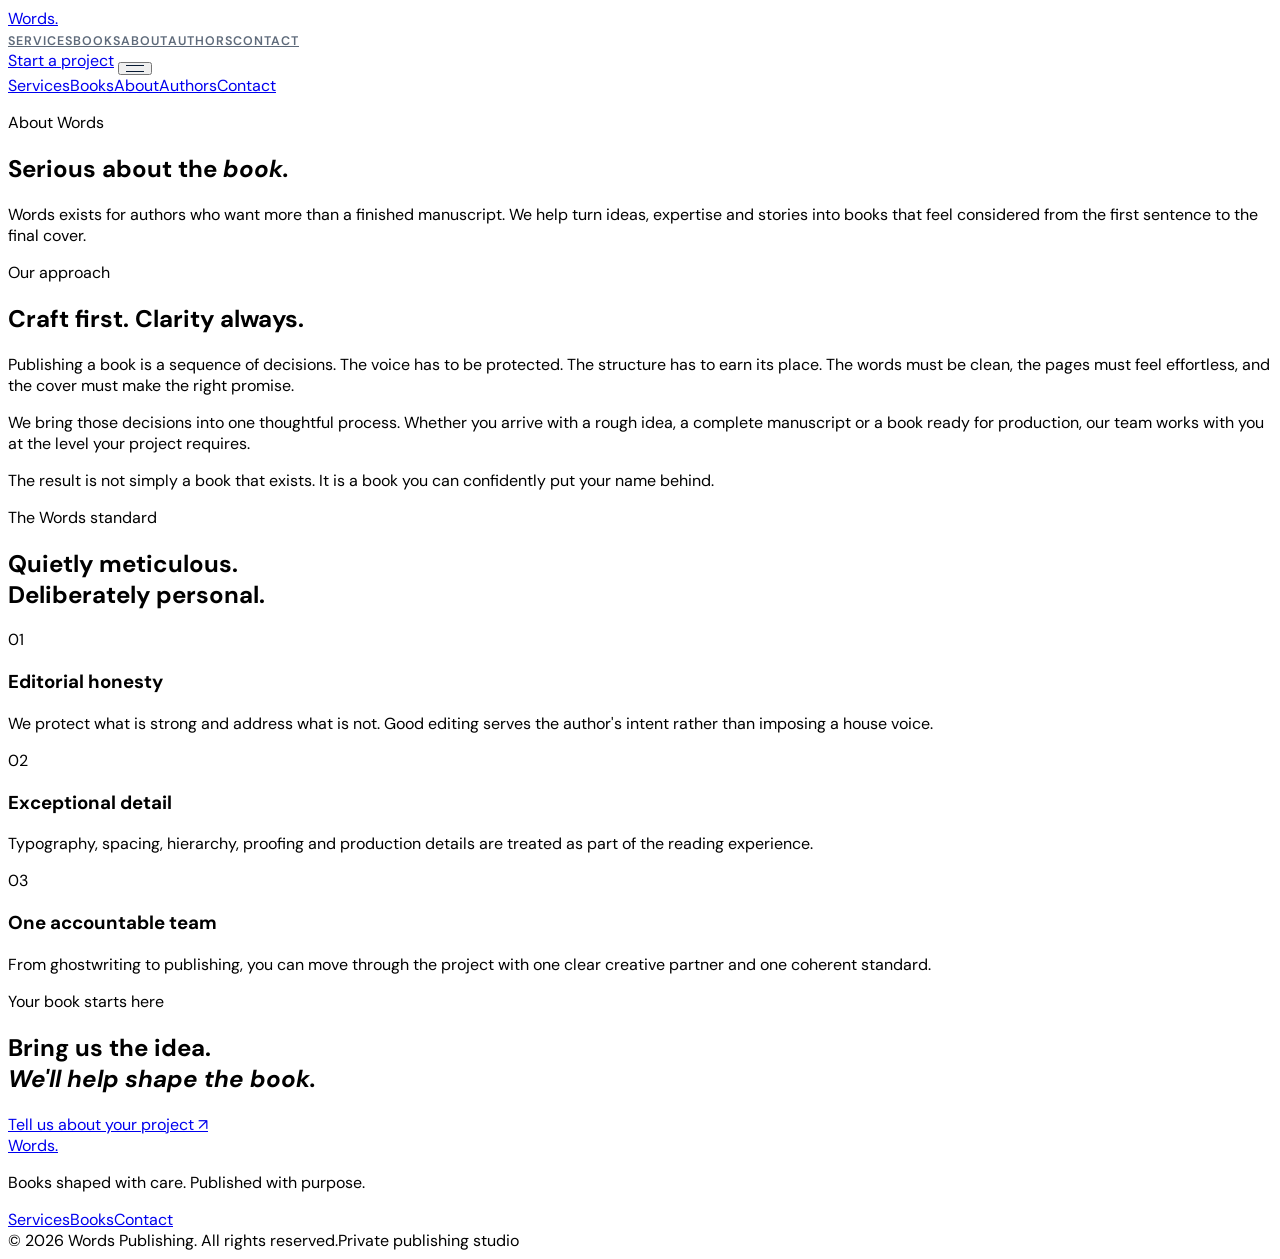
==== about.html @ 24111b17 "Add about page" ====
<!doctype html>
<html lang="en">
<head>
  <meta charset="UTF-8">
  <meta name="viewport" content="width=device-width, initial-scale=1.0">
  <meta name="description" content="Meet Words, a considered book publishing studio helping authors shape manuscripts into finished books.">
  <meta name="theme-color" content="#071A33">
  <title>About — Words</title>
  <link rel="preconnect" href="https://fonts.googleapis.com"><link rel="preconnect" href="https://fonts.gstatic.com" crossorigin>
  <link href="https://fonts.googleapis.com/css2?family=DM+Sans:wght@400;500;600&family=Playfair+Display:ital,wght@400;500;600;700&display=swap" rel="stylesheet">
  <link rel="stylesheet" href="style.css">
</head>
<body class="bg-paper text-ink antialiased">
<a class="skip-link" href="#main">Skip to content</a>
<header id="site-header" class="site-header"><nav class="site-nav" aria-label="Main navigation">
  <a href="index.html" class="brand">Words<span>.</span></a>
  <div class="desktop-nav"><a class="nav-link" href="services.html">Services</a><a class="nav-link" href="books.html">Books</a><a class="nav-link" href="about.html">About</a><a class="nav-link" href="authors.html">Authors</a><a class="nav-link" href="contact.html">Contact</a></div>
  <a href="contact.html" class="nav-cta">Start a project</a>
  <button id="menu-button" class="menu-button" aria-expanded="false" aria-controls="mobile-menu" aria-label="Open menu"><span class="menu-icon"><i></i><i></i></span></button>
</nav>
<div id="mobile-menu" class="mobile-menu hidden"><a href="services.html">Services</a><a href="books.html">Books</a><a href="about.html">About</a><a href="authors.html">Authors</a><a href="contact.html">Contact</a></div></header>
<main id="main">
<section class="page-hero"><div class="shell narrow"><p class="eyebrow reveal" data-reveal>About Words</p><h1 class="display reveal" data-reveal data-delay="80">Serious about the <em>book.</em></h1><p class="lead reveal" data-reveal data-delay="160">Words exists for authors who want more than a finished manuscript. We help turn ideas, expertise and stories into books that feel considered from the first sentence to the final cover.</p></div></section>
<section class="section white"><div class="shell split-section"><div class="reveal" data-reveal><p class="eyebrow">Our approach</p><h2 class="section-title">Craft first. Clarity always.</h2></div><div class="prose reveal" data-reveal data-delay="100"><p>Publishing a book is a sequence of decisions. The voice has to be protected. The structure has to earn its place. The words must be clean, the pages must feel effortless, and the cover must make the right promise.</p><p>We bring those decisions into one thoughtful process. Whether you arrive with a rough idea, a complete manuscript or a book ready for production, our team works with you at the level your project requires.</p><p>The result is not simply a book that exists. It is a book you can confidently put your name behind.</p></div></div></section>
<section class="section ink-section"><div class="shell"><div class="section-heading reveal" data-reveal><p class="eyebrow gold">The Words standard</p><h2 class="section-title light">Quietly meticulous.<br>Deliberately personal.</h2></div><div class="principles"><article class="principle reveal" data-reveal><span>01</span><h3>Editorial honesty</h3><p>We protect what is strong and address what is not. Good editing serves the author's intent rather than imposing a house voice.</p></article><article class="principle reveal" data-reveal data-delay="80"><span>02</span><h3>Exceptional detail</h3><p>Typography, spacing, hierarchy, proofing and production details are treated as part of the reading experience.</p></article><article class="principle reveal" data-reveal data-delay="160"><span>03</span><h3>One accountable team</h3><p>From ghostwriting to publishing, you can move through the project with one clear creative partner and one coherent standard.</p></article></div></div></section>
<section class="section"><div class="shell callout reveal" data-reveal><p class="eyebrow">Your book starts here</p><h2 class="display small-display">Bring us the idea.<br><em>We'll help shape the book.</em></h2><a class="text-link" href="contact.html">Tell us about your project <span>↗</span></a></div></section>
</main>
<footer class="site-footer"><div class="shell footer-top"><a href="index.html" class="brand light-brand">Words<span>.</span></a><p>Books shaped with care. Published with purpose.</p><div class="footer-links"><a href="services.html">Services</a><a href="books.html">Books</a><a href="contact.html">Contact</a></div></div><div class="shell footer-bottom"><span>© 2026 Words Publishing. All rights reserved.</span><span>Private publishing studio</span></div></footer>
<script src="script.js"></script>
</body></html>
---- style.css ----
:root{--ink:#071A33;--blue:#123F7A;--paper:#F8F6F1;--line:#D9E1EA;--gold:#B8955A}
html{scroll-behavior:smooth}body{overflow-x:hidden;font-family:"DM Sans",sans-serif}::selection{background:var(--gold);color:#fff}
.skip-link{position:fixed;left:1rem;top:1rem;z-index:100;transform:translateY(-200%);background:var(--ink);color:#fff;padding:.7rem 1rem;border-radius:999px}.skip-link:focus{transform:translateY(0)}
#site-header.is-scrolled{background:rgba(248,246,241,.88);box-shadow:0 1px 0 rgba(7,26,51,.08);backdrop-filter:blur(18px)}
.nav-link{position:relative;font-size:.78rem;font-weight:600;letter-spacing:.08em;text-transform:uppercase;color:rgba(7,26,51,.65);transition:color .25s}.nav-link:hover{color:var(--ink)}.nav-link:after{content:"";position:absolute;left:0;bottom:-.45rem;width:100%;height:1px;background:var(--gold);transform:scaleX(0);transform-origin:right;transition:transform .3s}.nav-link:hover:after{transform:scaleX(1);transform-origin:left}
.menu-icon{display:grid;gap:5px}.menu-icon i{display:block;width:18px;height:1px;background:var(--ink);transition:transform .3s}.is-open .menu-icon i:first-child{transform:translateY(3px) rotate(45deg)}.is-open .menu-icon i:last-child{transform:translateY(-3px) rotate(-45deg)}
.hero-section{isolation:isolate}.hero-wash{background:radial-gradient(circle at 76% 48%,rgba(18,63,122,.08),transparent 31%),linear-gradient(120deg,rgba(255,255,255,.2),transparent 55%)}.hero-grid{background-image:linear-gradient(rgba(18,63,122,.065) 1px,transparent 1px),linear-gradient(90deg,rgba(18,63,122,.065) 1px,transparent 1px);background-size:90px 90px;mask-image:linear-gradient(to bottom,#000,transparent 82%)}.hero-glow{animation:floatGlow 11s ease-in-out infinite}@keyframes floatGlow{0%,100%{transform:translate(0,0) scale(1)}50%{transform:translate(-30px,28px) scale(1.08)}}
.hero-title{font-kerning:normal;text-wrap:balance}.hero-word{display:block;animation:heroWordIn 1s cubic-bezier(.16,1,.3,1) both}.hero-word-accent{margin-left:clamp(0rem,1.8vw,2rem);color:var(--blue);animation-delay:.08s}.hero-intro{letter-spacing:-.01em}.hero-cta{transition:transform .35s cubic-bezier(.2,.7,.2,1)}.hero-cta:hover{transform:translateX(4px)}
.reveal{opacity:0;transform:translateY(28px);transition:opacity .9s cubic-bezier(.2,.7,.2,1),transform .9s cubic-bezier(.2,.7,.2,1);transition-delay:var(--reveal-delay,0ms)}.reveal.is-visible{opacity:1;transform:translateY(0)}@keyframes heroWordIn{from{opacity:0;transform:translateY(34px);filter:blur(7px)}to{opacity:1;transform:translateY(0);filter:blur(0)}}
.hero-book-orbit{position:absolute;width:min(42vw,520px);aspect-ratio:1;border:1px solid rgba(18,63,122,.12);border-radius:50%;transform:rotate(-17deg);animation:orbitFloat 14s ease-in-out infinite}.hero-book-orbit:before,.hero-book-orbit:after{content:"";position:absolute;border-radius:50%;background:var(--gold)}.hero-book-orbit:before{width:5px;height:5px;top:8%;left:20%;box-shadow:0 0 0 5px rgba(184,149,90,.08)}.hero-book-orbit:after{width:4px;height:4px;right:13%;bottom:20%;opacity:.6}@keyframes orbitFloat{0%,100%{transform:rotate(-17deg) translateY(0)}50%{transform:rotate(-12deg) translateY(-12px)}}
.book-stage{position:relative;width:min(58vw,390px);aspect-ratio:.69;perspective:1400px;animation:bookFloat 7s ease-in-out infinite;--book-tilt-x:0deg;--book-tilt-y:0deg}.book-shadow{position:absolute;width:82%;height:12%;bottom:-7%;left:9%;border-radius:50%;background:rgba(7,26,51,.22);filter:blur(24px);transform:rotate(-8deg);animation:shadowBreathe 7s ease-in-out infinite}@keyframes shadowBreathe{50%{transform:rotate(-8deg) scale(.9);opacity:.7}}@keyframes bookFloat{0%,100%{transform:translateY(0) rotate(0)}50%{transform:translateY(-10px) rotate(.5deg)}}
.book-back{position:absolute;inset:3% -2% -1% 5%;border-radius:2px 8px 8px 2px;background:#0a2442;box-shadow:18px 22px 40px rgba(7,26,51,.16);transform:rotate(7deg) translateZ(-25px)}
.book-cover{position:relative;height:100%;display:flex;flex-direction:column;justify-content:space-between;padding:2.35rem 2.3rem 2rem;border-radius:2px 8px 8px 2px;background:linear-gradient(135deg,#174f91 0%,#0b2b53 58%,#071a33 100%);box-shadow:-9px 22px 44px rgba(7,26,51,.22),inset 5px 0 0 rgba(255,255,255,.07),inset -1px 0 rgba(255,255,255,.12);transform:rotate(5deg) rotateY(-9deg) rotateX(var(--book-tilt-x)) rotateY(calc(-9deg + var(--book-tilt-y)));transform-style:preserve-3d;transition:transform .8s cubic-bezier(.2,.7,.2,1),box-shadow .8s;will-change:transform}.book-stage:hover .book-cover{box-shadow:-12px 28px 55px rgba(7,26,51,.28),inset 5px 0 0 rgba(255,255,255,.08),inset -1px 0 rgba(255,255,255,.16)}.book-spine{position:absolute;inset:0 auto 0 0;width:7px;background:linear-gradient(90deg,rgba(255,255,255,.12),transparent);opacity:.8}.book-cover-top{display:flex;align-items:center;justify-content:space-between}.book-mark{width:38px;height:38px;display:flex;align-items:center;justify-content:center;border:1px solid rgba(184,149,90,.7);border-radius:50%;color:var(--gold);font-family:"Playfair Display",serif}.book-edition{font-size:8px;letter-spacing:.28em;text-transform:uppercase;color:rgba(255,255,255,.5)}.book-cover-title{position:relative;z-index:2}.book-overline{display:block;margin-bottom:1.2rem;font-size:8px;letter-spacing:.3em;text-transform:uppercase;color:rgba(255,255,255,.48)}.book-cover-title h2{font:500 clamp(2.2rem,5vw,3.55rem)/.9 "Playfair Display",serif;letter-spacing:-.045em;color:#fff}.book-cover-title h2 i{font-weight:400;color:#d9c69f}.book-cover-bottom{display:flex;align-items:center;justify-content:space-between;border-top:1px solid rgba(255,255,255,.14);padding-top:1rem;font-size:8px;letter-spacing:.2em;text-transform:uppercase;color:rgba(255,255,255,.45)}.book-glyph{font:500 1.1rem "Playfair Display",serif;color:var(--gold)}.book-sheen{position:absolute;inset:-20% 30% -20% -50%;background:linear-gradient(105deg,transparent 35%,rgba(255,255,255,.09) 50%,transparent 65%);transform:translateX(-20%);animation:sheen 8s ease-in-out infinite;pointer-events:none}@keyframes sheen{0%,55%{transform:translateX(-35%)}75%,100%{transform:translateX(130%)}}
.book-caption{position:absolute;bottom:-2.2rem;right:0;display:flex;align-items:center;gap:.7rem;font-size:9px;letter-spacing:.2em;text-transform:uppercase;color:rgba(7,26,51,.45)}.book-caption-line{width:34px;height:1px;background:var(--gold)}
.arrow-circle{display:inline-flex;align-items:center;justify-content:center;width:40px;height:40px;border:1px solid rgba(7,26,51,.2);border-radius:50%;transition:transform .4s,background .4s,color .4s}.group:hover .arrow-circle,.hero-cta:hover .arrow-circle{transform:rotate(-45deg);background:var(--ink);color:#fff}.scroll-line{display:inline-block;width:1px;height:38px;background:linear-gradient(var(--gold),rgba(7,26,51,.12));animation:scrollPulse 2.2s ease-in-out infinite}@keyframes scrollPulse{50%{transform:scaleY(.55);transform-origin:top;opacity:.5}}
.catalogue-cover{position:relative;display:flex;flex-direction:column;justify-content:space-between;aspect-ratio:.73;padding:2rem;overflow:hidden;color:#fff;box-shadow:0 18px 35px rgba(7,26,51,.13);transition:transform .5s cubic-bezier(.2,.7,.2,1),box-shadow .5s}.book-card:hover .catalogue-cover{transform:translateY(-8px) rotate(-1deg);box-shadow:0 25px 50px rgba(7,26,51,.18)}.catalogue-cover span{font:500 1rem "Playfair Display",serif;color:var(--gold)}.catalogue-cover strong{font:600 clamp(2.1rem,5vw,3.2rem)/.88 "Playfair Display",serif;letter-spacing:-.04em}.catalogue-cover small{font-size:.58rem;text-transform:uppercase;letter-spacing:.2em;color:rgba(255,255,255,.55)}.cover-one{background:linear-gradient(145deg,#2c5f9a,#0c2a50)}.cover-two{background:linear-gradient(145deg,#e8dfcf,#bfae93);color:var(--ink)}.cover-two span,.cover-two small{color:rgba(7,26,51,.55)}.cover-three{background:linear-gradient(145deg,#10253d,#1f507f)}
.author-row{display:grid;grid-template-columns:50px 1fr auto 35px;gap:1rem;align-items:center;padding:1.6rem 0;transition:padding .35s,background .35s}.author-row:hover{padding-left:1rem;padding-right:1rem;background:rgba(18,63,122,.04)}.author-row>span:first-child{font-size:.7rem;color:rgba(7,26,51,.35)}.author-row h3{font:500 clamp(1.5rem,3vw,2.2rem)/1.1 "Playfair Display",serif}.author-row p{font-size:.75rem;color:rgba(7,26,51,.45)}.author-arrow{text-align:right;font-size:1.2rem;transition:transform .3s}.author-row:hover .author-arrow{transform:translate(3px,-3px)}
.book-card:nth-child(2){transition-delay:.12s}.book-card:nth-child(3){transition-delay:.22s}
@media(prefers-reduced-motion:reduce){html{scroll-behavior:auto}*,*::before,*::after{animation-duration:.01ms!important;animation-iteration-count:1!important;transition-duration:.01ms!important}.reveal,.hero-word{opacity:1;transform:none;filter:none}.hero-book-orbit,.book-stage,.book-shadow,.book-sheen{animation:none}}
@media(max-width:767px){.hero-grid{background-size:55px 55px}.hero-section{padding-top:5.5rem}.hero-content{min-height:auto;padding-top:0}.hero-title{font-size:clamp(4rem,19vw,6rem)}.hero-word-accent{margin-left:0.8rem}.hero-book-orbit{width:82vw}.book-stage{width:min(68vw,285px);margin-top:2rem}.book-cover{padding:1.65rem}.book-cover-title h2{font-size:clamp(2rem,10vw,2.7rem)}.book-caption{right:4%;bottom:-1.8rem}.author-row{grid-template-columns:30px 1fr 28px}.author-row p{display:none}}
@media(min-width:768px) and (max-height:800px){.hero-content{padding-bottom:5rem}.book-stage{width:min(31vw,330px)}.hero-title{font-size:clamp(4rem,9vw,7rem)}}
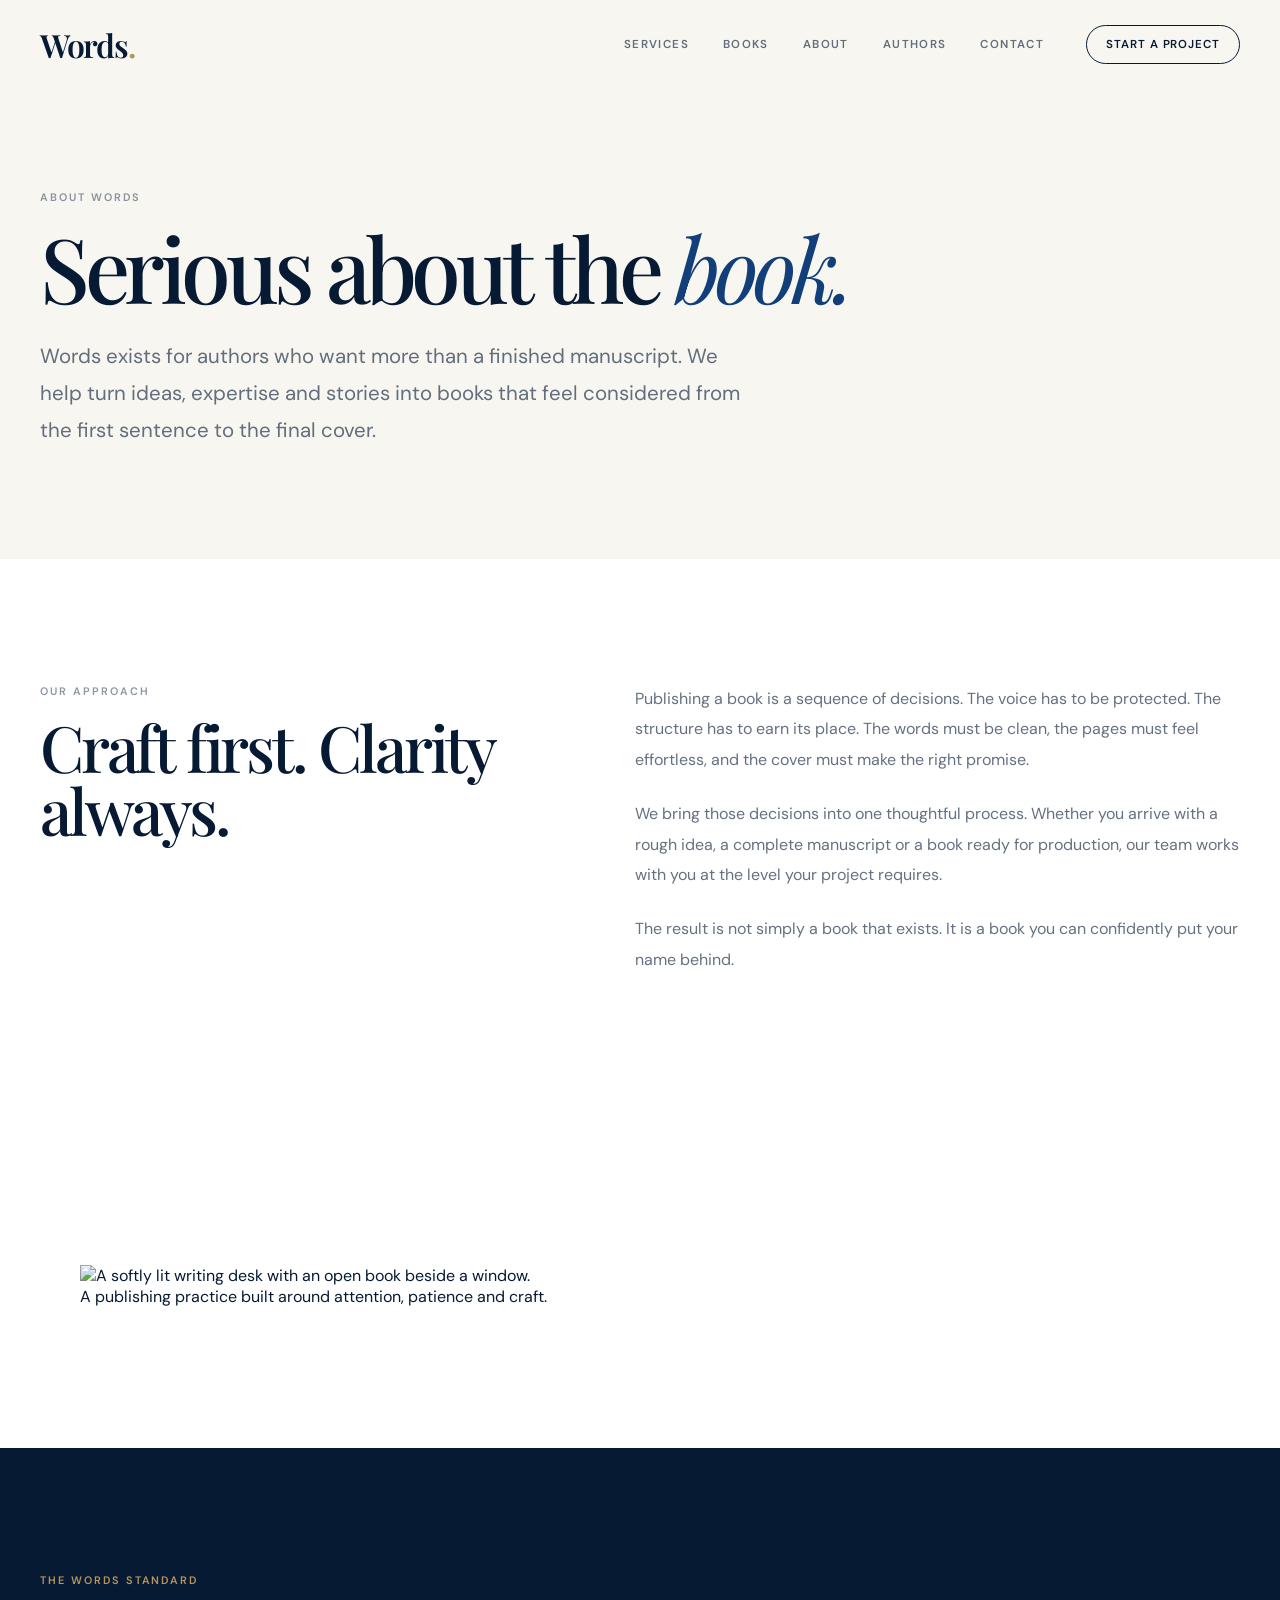
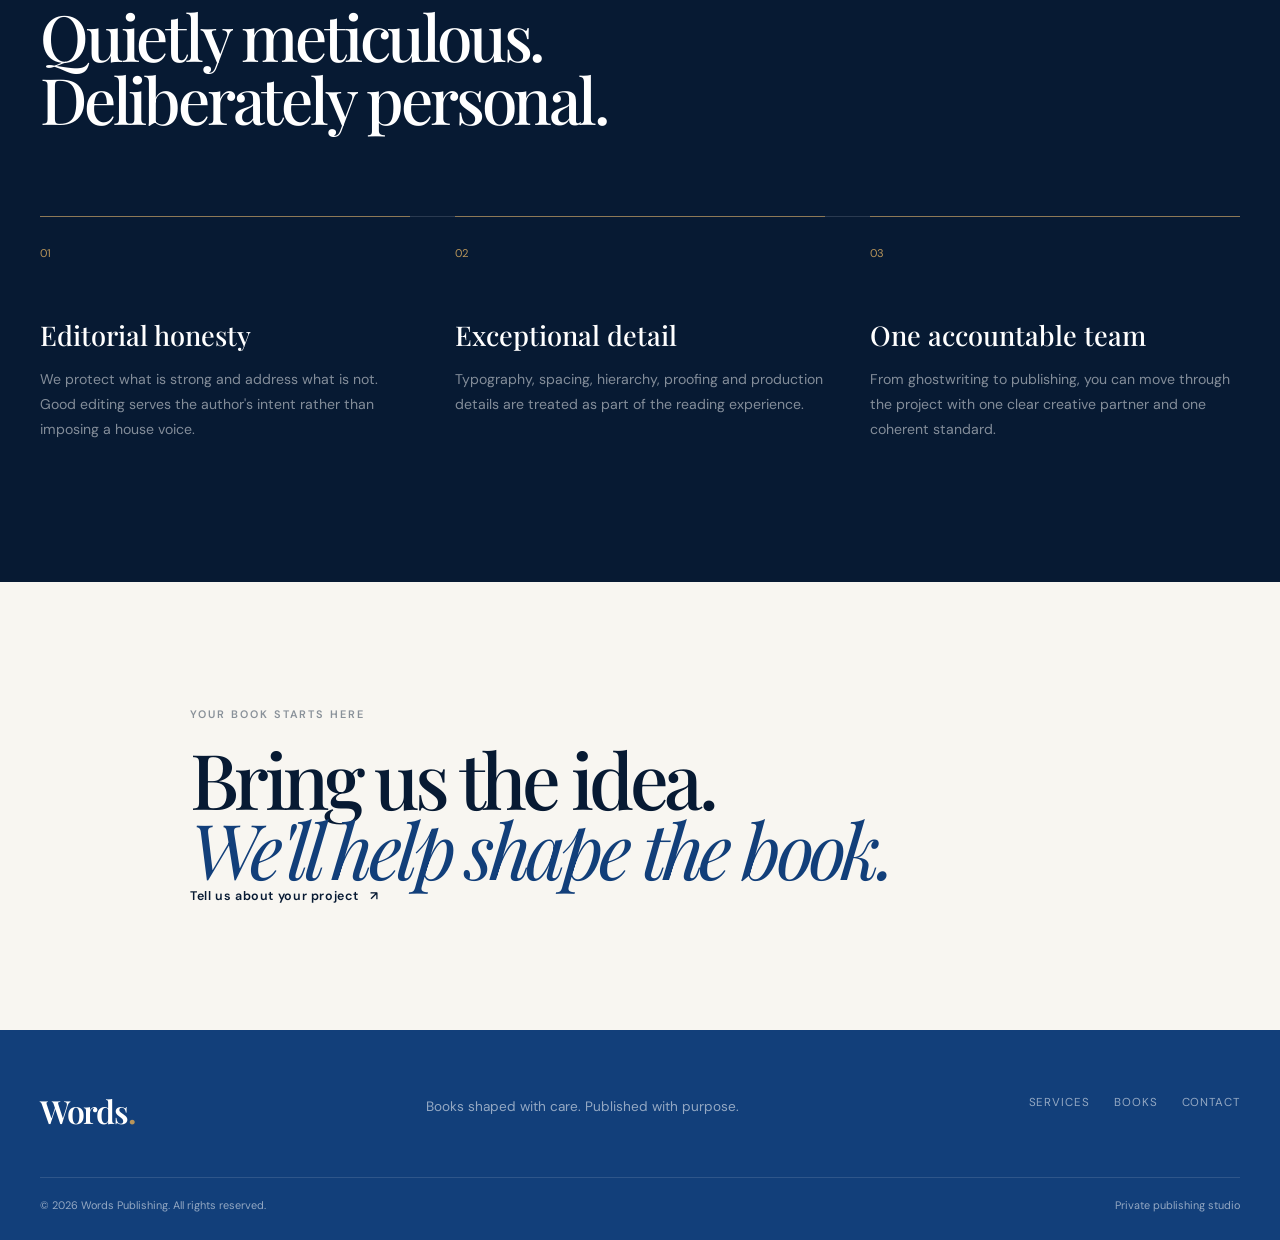
==== commit e2ef47bd: "Add premium editorial imagery across the website" ====
--- a/about.html
+++ b/about.html
@@ -22,6 +22,14 @@
 <main id="main">
 <section class="page-hero"><div class="shell narrow"><p class="eyebrow reveal" data-reveal>About Words</p><h1 class="display reveal" data-reveal data-delay="80">Serious about the <em>book.</em></h1><p class="lead reveal" data-reveal data-delay="160">Words exists for authors who want more than a finished manuscript. We help turn ideas, expertise and stories into books that feel considered from the first sentence to the final cover.</p></div></section>
 <section class="section white"><div class="shell split-section"><div class="reveal" data-reveal><p class="eyebrow">Our approach</p><h2 class="section-title">Craft first. Clarity always.</h2></div><div class="prose reveal" data-reveal data-delay="100"><p>Publishing a book is a sequence of decisions. The voice has to be protected. The structure has to earn its place. The words must be clean, the pages must feel effortless, and the cover must make the right promise.</p><p>We bring those decisions into one thoughtful process. Whether you arrive with a rough idea, a complete manuscript or a book ready for production, our team works with you at the level your project requires.</p><p>The result is not simply a book that exists. It is a book you can confidently put your name behind.</p></div></div></section>
+<section class="section white about-image-section">
+  <div class="shell">
+    <figure class="editorial-image editorial-image-wide reveal" data-reveal>
+      <img src="https://images.unsplash.com/photo-1778078983791-dd2c49698c46?auto=format&fit=crop&fm=jpg&q=82&w=1800" alt="A softly lit writing desk with an open book beside a window." loading="lazy" decoding="async">
+      <figcaption>A publishing practice built around attention, patience and craft.</figcaption>
+    </figure>
+  </div>
+</section>
 <section class="section ink-section"><div class="shell"><div class="section-heading reveal" data-reveal><p class="eyebrow gold">The Words standard</p><h2 class="section-title light">Quietly meticulous.<br>Deliberately personal.</h2></div><div class="principles"><article class="principle reveal" data-reveal><span>01</span><h3>Editorial honesty</h3><p>We protect what is strong and address what is not. Good editing serves the author's intent rather than imposing a house voice.</p></article><article class="principle reveal" data-reveal data-delay="80"><span>02</span><h3>Exceptional detail</h3><p>Typography, spacing, hierarchy, proofing and production details are treated as part of the reading experience.</p></article><article class="principle reveal" data-reveal data-delay="160"><span>03</span><h3>One accountable team</h3><p>From ghostwriting to publishing, you can move through the project with one clear creative partner and one coherent standard.</p></article></div></div></section>
 <section class="section"><div class="shell callout reveal" data-reveal><p class="eyebrow">Your book starts here</p><h2 class="display small-display">Bring us the idea.<br><em>We'll help shape the book.</em></h2><a class="text-link" href="contact.html">Tell us about your project <span>↗</span></a></div></section>
 </main>
--- a/style.css
+++ b/style.css
@@ -1,21 +1,1205 @@
-:root{--ink:#071A33;--blue:#123F7A;--paper:#F8F6F1;--line:#D9E1EA;--gold:#B8955A}
-html{scroll-behavior:smooth}body{overflow-x:hidden;font-family:"DM Sans",sans-serif}::selection{background:var(--gold);color:#fff}
-.skip-link{position:fixed;left:1rem;top:1rem;z-index:100;transform:translateY(-200%);background:var(--ink);color:#fff;padding:.7rem 1rem;border-radius:999px}.skip-link:focus{transform:translateY(0)}
-#site-header.is-scrolled{background:rgba(248,246,241,.88);box-shadow:0 1px 0 rgba(7,26,51,.08);backdrop-filter:blur(18px)}
-.nav-link{position:relative;font-size:.78rem;font-weight:600;letter-spacing:.08em;text-transform:uppercase;color:rgba(7,26,51,.65);transition:color .25s}.nav-link:hover{color:var(--ink)}.nav-link:after{content:"";position:absolute;left:0;bottom:-.45rem;width:100%;height:1px;background:var(--gold);transform:scaleX(0);transform-origin:right;transition:transform .3s}.nav-link:hover:after{transform:scaleX(1);transform-origin:left}
-.menu-icon{display:grid;gap:5px}.menu-icon i{display:block;width:18px;height:1px;background:var(--ink);transition:transform .3s}.is-open .menu-icon i:first-child{transform:translateY(3px) rotate(45deg)}.is-open .menu-icon i:last-child{transform:translateY(-3px) rotate(-45deg)}
-.hero-section{isolation:isolate}.hero-wash{background:radial-gradient(circle at 76% 48%,rgba(18,63,122,.08),transparent 31%),linear-gradient(120deg,rgba(255,255,255,.2),transparent 55%)}.hero-grid{background-image:linear-gradient(rgba(18,63,122,.065) 1px,transparent 1px),linear-gradient(90deg,rgba(18,63,122,.065) 1px,transparent 1px);background-size:90px 90px;mask-image:linear-gradient(to bottom,#000,transparent 82%)}.hero-glow{animation:floatGlow 11s ease-in-out infinite}@keyframes floatGlow{0%,100%{transform:translate(0,0) scale(1)}50%{transform:translate(-30px,28px) scale(1.08)}}
-.hero-title{font-kerning:normal;text-wrap:balance}.hero-word{display:block;animation:heroWordIn 1s cubic-bezier(.16,1,.3,1) both}.hero-word-accent{margin-left:clamp(0rem,1.8vw,2rem);color:var(--blue);animation-delay:.08s}.hero-intro{letter-spacing:-.01em}.hero-cta{transition:transform .35s cubic-bezier(.2,.7,.2,1)}.hero-cta:hover{transform:translateX(4px)}
-.reveal{opacity:0;transform:translateY(28px);transition:opacity .9s cubic-bezier(.2,.7,.2,1),transform .9s cubic-bezier(.2,.7,.2,1);transition-delay:var(--reveal-delay,0ms)}.reveal.is-visible{opacity:1;transform:translateY(0)}@keyframes heroWordIn{from{opacity:0;transform:translateY(34px);filter:blur(7px)}to{opacity:1;transform:translateY(0);filter:blur(0)}}
-.hero-book-orbit{position:absolute;width:min(42vw,520px);aspect-ratio:1;border:1px solid rgba(18,63,122,.12);border-radius:50%;transform:rotate(-17deg);animation:orbitFloat 14s ease-in-out infinite}.hero-book-orbit:before,.hero-book-orbit:after{content:"";position:absolute;border-radius:50%;background:var(--gold)}.hero-book-orbit:before{width:5px;height:5px;top:8%;left:20%;box-shadow:0 0 0 5px rgba(184,149,90,.08)}.hero-book-orbit:after{width:4px;height:4px;right:13%;bottom:20%;opacity:.6}@keyframes orbitFloat{0%,100%{transform:rotate(-17deg) translateY(0)}50%{transform:rotate(-12deg) translateY(-12px)}}
-.book-stage{position:relative;width:min(58vw,390px);aspect-ratio:.69;perspective:1400px;animation:bookFloat 7s ease-in-out infinite;--book-tilt-x:0deg;--book-tilt-y:0deg}.book-shadow{position:absolute;width:82%;height:12%;bottom:-7%;left:9%;border-radius:50%;background:rgba(7,26,51,.22);filter:blur(24px);transform:rotate(-8deg);animation:shadowBreathe 7s ease-in-out infinite}@keyframes shadowBreathe{50%{transform:rotate(-8deg) scale(.9);opacity:.7}}@keyframes bookFloat{0%,100%{transform:translateY(0) rotate(0)}50%{transform:translateY(-10px) rotate(.5deg)}}
-.book-back{position:absolute;inset:3% -2% -1% 5%;border-radius:2px 8px 8px 2px;background:#0a2442;box-shadow:18px 22px 40px rgba(7,26,51,.16);transform:rotate(7deg) translateZ(-25px)}
-.book-cover{position:relative;height:100%;display:flex;flex-direction:column;justify-content:space-between;padding:2.35rem 2.3rem 2rem;border-radius:2px 8px 8px 2px;background:linear-gradient(135deg,#174f91 0%,#0b2b53 58%,#071a33 100%);box-shadow:-9px 22px 44px rgba(7,26,51,.22),inset 5px 0 0 rgba(255,255,255,.07),inset -1px 0 rgba(255,255,255,.12);transform:rotate(5deg) rotateY(-9deg) rotateX(var(--book-tilt-x)) rotateY(calc(-9deg + var(--book-tilt-y)));transform-style:preserve-3d;transition:transform .8s cubic-bezier(.2,.7,.2,1),box-shadow .8s;will-change:transform}.book-stage:hover .book-cover{box-shadow:-12px 28px 55px rgba(7,26,51,.28),inset 5px 0 0 rgba(255,255,255,.08),inset -1px 0 rgba(255,255,255,.16)}.book-spine{position:absolute;inset:0 auto 0 0;width:7px;background:linear-gradient(90deg,rgba(255,255,255,.12),transparent);opacity:.8}.book-cover-top{display:flex;align-items:center;justify-content:space-between}.book-mark{width:38px;height:38px;display:flex;align-items:center;justify-content:center;border:1px solid rgba(184,149,90,.7);border-radius:50%;color:var(--gold);font-family:"Playfair Display",serif}.book-edition{font-size:8px;letter-spacing:.28em;text-transform:uppercase;color:rgba(255,255,255,.5)}.book-cover-title{position:relative;z-index:2}.book-overline{display:block;margin-bottom:1.2rem;font-size:8px;letter-spacing:.3em;text-transform:uppercase;color:rgba(255,255,255,.48)}.book-cover-title h2{font:500 clamp(2.2rem,5vw,3.55rem)/.9 "Playfair Display",serif;letter-spacing:-.045em;color:#fff}.book-cover-title h2 i{font-weight:400;color:#d9c69f}.book-cover-bottom{display:flex;align-items:center;justify-content:space-between;border-top:1px solid rgba(255,255,255,.14);padding-top:1rem;font-size:8px;letter-spacing:.2em;text-transform:uppercase;color:rgba(255,255,255,.45)}.book-glyph{font:500 1.1rem "Playfair Display",serif;color:var(--gold)}.book-sheen{position:absolute;inset:-20% 30% -20% -50%;background:linear-gradient(105deg,transparent 35%,rgba(255,255,255,.09) 50%,transparent 65%);transform:translateX(-20%);animation:sheen 8s ease-in-out infinite;pointer-events:none}@keyframes sheen{0%,55%{transform:translateX(-35%)}75%,100%{transform:translateX(130%)}}
-.book-caption{position:absolute;bottom:-2.2rem;right:0;display:flex;align-items:center;gap:.7rem;font-size:9px;letter-spacing:.2em;text-transform:uppercase;color:rgba(7,26,51,.45)}.book-caption-line{width:34px;height:1px;background:var(--gold)}
-.arrow-circle{display:inline-flex;align-items:center;justify-content:center;width:40px;height:40px;border:1px solid rgba(7,26,51,.2);border-radius:50%;transition:transform .4s,background .4s,color .4s}.group:hover .arrow-circle,.hero-cta:hover .arrow-circle{transform:rotate(-45deg);background:var(--ink);color:#fff}.scroll-line{display:inline-block;width:1px;height:38px;background:linear-gradient(var(--gold),rgba(7,26,51,.12));animation:scrollPulse 2.2s ease-in-out infinite}@keyframes scrollPulse{50%{transform:scaleY(.55);transform-origin:top;opacity:.5}}
-.catalogue-cover{position:relative;display:flex;flex-direction:column;justify-content:space-between;aspect-ratio:.73;padding:2rem;overflow:hidden;color:#fff;box-shadow:0 18px 35px rgba(7,26,51,.13);transition:transform .5s cubic-bezier(.2,.7,.2,1),box-shadow .5s}.book-card:hover .catalogue-cover{transform:translateY(-8px) rotate(-1deg);box-shadow:0 25px 50px rgba(7,26,51,.18)}.catalogue-cover span{font:500 1rem "Playfair Display",serif;color:var(--gold)}.catalogue-cover strong{font:600 clamp(2.1rem,5vw,3.2rem)/.88 "Playfair Display",serif;letter-spacing:-.04em}.catalogue-cover small{font-size:.58rem;text-transform:uppercase;letter-spacing:.2em;color:rgba(255,255,255,.55)}.cover-one{background:linear-gradient(145deg,#2c5f9a,#0c2a50)}.cover-two{background:linear-gradient(145deg,#e8dfcf,#bfae93);color:var(--ink)}.cover-two span,.cover-two small{color:rgba(7,26,51,.55)}.cover-three{background:linear-gradient(145deg,#10253d,#1f507f)}
-.author-row{display:grid;grid-template-columns:50px 1fr auto 35px;gap:1rem;align-items:center;padding:1.6rem 0;transition:padding .35s,background .35s}.author-row:hover{padding-left:1rem;padding-right:1rem;background:rgba(18,63,122,.04)}.author-row>span:first-child{font-size:.7rem;color:rgba(7,26,51,.35)}.author-row h3{font:500 clamp(1.5rem,3vw,2.2rem)/1.1 "Playfair Display",serif}.author-row p{font-size:.75rem;color:rgba(7,26,51,.45)}.author-arrow{text-align:right;font-size:1.2rem;transition:transform .3s}.author-row:hover .author-arrow{transform:translate(3px,-3px)}
-.book-card:nth-child(2){transition-delay:.12s}.book-card:nth-child(3){transition-delay:.22s}
-@media(prefers-reduced-motion:reduce){html{scroll-behavior:auto}*,*::before,*::after{animation-duration:.01ms!important;animation-iteration-count:1!important;transition-duration:.01ms!important}.reveal,.hero-word{opacity:1;transform:none;filter:none}.hero-book-orbit,.book-stage,.book-shadow,.book-sheen{animation:none}}
-@media(max-width:767px){.hero-grid{background-size:55px 55px}.hero-section{padding-top:5.5rem}.hero-content{min-height:auto;padding-top:0}.hero-title{font-size:clamp(4rem,19vw,6rem)}.hero-word-accent{margin-left:0.8rem}.hero-book-orbit{width:82vw}.book-stage{width:min(68vw,285px);margin-top:2rem}.book-cover{padding:1.65rem}.book-cover-title h2{font-size:clamp(2rem,10vw,2.7rem)}.book-caption{right:4%;bottom:-1.8rem}.author-row{grid-template-columns:30px 1fr 28px}.author-row p{display:none}}
-@media(min-width:768px) and (max-height:800px){.hero-content{padding-bottom:5rem}.book-stage{width:min(31vw,330px)}.hero-title{font-size:clamp(4rem,9vw,7rem)}}+:root {
+    --ink: #071A33;
+    --blue: #123F7A;
+    --paper: #F8F6F1;
+    --white: #fff;
+    --line: #D9E1EA;
+    --gold: #B8955A
+}
+
+* {
+    box-sizing: border-box
+}
+
+html {
+    scroll-behavior: smooth
+}
+
+body {
+    margin: 0;
+    overflow-x: hidden;
+    font-family: "DM Sans", sans-serif;
+    color: var(--ink);
+    background: var(--paper)
+}
+
+::selection {
+    background: var(--gold);
+    color: #fff
+}
+
+a {
+    color: inherit;
+    text-decoration: none
+}
+
+.skip-link {
+    position: fixed;
+    left: 1rem;
+    top: 1rem;
+    z-index: 100;
+    transform: translateY(-200%);
+    background: var(--ink);
+    color: #fff;
+    padding: .7rem 1rem;
+    border-radius: 999px
+}
+
+.skip-link:focus {
+    transform: translateY(0)
+}
+
+.site-header {
+    position: fixed;
+    inset: 0 0 auto;
+    z-index: 50;
+    transition: .4s
+}
+
+.site-header.is-scrolled {
+    background: rgba(248, 246, 241, .9);
+    box-shadow: 0 1px 0 rgba(7, 26, 51, .08);
+    backdrop-filter: blur(18px)
+}
+
+.site-nav,
+.shell {
+    width: min(1280px, calc(100% - 80px));
+    margin-inline: auto
+}
+
+.site-nav {
+    display: flex;
+    align-items: center;
+    justify-content: space-between;
+    padding: 25px 0
+}
+
+.brand {
+    font: 600 2rem/1 "Playfair Display", serif;
+    letter-spacing: -.04em
+}
+
+.brand span {
+    color: var(--gold)
+}
+
+.desktop-nav {
+    display: flex;
+    gap: 34px;
+    margin-left: auto;
+    margin-right: 42px
+}
+
+.nav-link {
+    position: relative;
+    font-size: .72rem;
+    font-weight: 600;
+    letter-spacing: .12em;
+    text-transform: uppercase;
+    color: rgba(7, 26, 51, .62)
+}
+
+.nav-link:after {
+    content: "";
+    position: absolute;
+    left: 0;
+    bottom: -8px;
+    width: 100%;
+    height: 1px;
+    background: var(--gold);
+    transform: scaleX(0);
+    transform-origin: right;
+    transition: .3s
+}
+
+.nav-link:hover:after {
+    transform: scaleX(1);
+    transform-origin: left
+}
+
+.nav-cta {
+    border: 1px solid var(--ink);
+    border-radius: 999px;
+    padding: 11px 19px;
+    font-size: .72rem;
+    font-weight: 600;
+    letter-spacing: .08em;
+    text-transform: uppercase;
+    transition: .3s
+}
+
+.nav-cta:hover,
+.button-dark:hover {
+    background: var(--ink);
+    color: #fff
+}
+
+.menu-button {
+    display: none;
+    width: 44px;
+    height: 44px;
+    border: 1px solid rgba(7, 26, 51, .2);
+    border-radius: 50%;
+    background: transparent
+}
+
+.menu-icon {
+    display: grid;
+    gap: 5px;
+    place-items: center
+}
+
+.menu-icon i {
+    display: block;
+    width: 18px;
+    height: 1px;
+    background: var(--ink);
+    transition: .3s
+}
+
+.is-open .menu-icon i:first-child {
+    transform: translateY(3px) rotate(45deg)
+}
+
+.is-open .menu-icon i:last-child {
+    transform: translateY(-3px) rotate(-45deg)
+}
+
+.mobile-menu {
+    width: min(1280px, calc(100% - 32px));
+    margin: 0 auto;
+    padding: 22px;
+    border: 1px solid rgba(7, 26, 51, .1);
+    border-radius: 24px;
+    background: rgba(248, 246, 241, .97);
+    box-shadow: 0 18px 45px rgba(7, 26, 51, .12);
+    backdrop-filter: blur(18px)
+}
+
+.mobile-menu a {
+    display: block;
+    padding: 12px 0;
+    font: 500 1.35rem "Playfair Display", serif;
+    border-bottom: 1px solid var(--line)
+}
+
+.hidden {
+    display: none
+}
+
+.eyebrow {
+    margin: 0;
+    font-size: .68rem;
+    font-weight: 600;
+    letter-spacing: .18em;
+    text-transform: uppercase;
+    color: rgba(7, 26, 51, .46)
+}
+
+.eyebrow.gold {
+    color: var(--gold)
+}
+
+.display,
+.hero-title {
+    font: 500 clamp(3.5rem, 7vw, 6.8rem)/.92 "Playfair Display", serif;
+    letter-spacing: -.06em;
+    margin: 0
+}
+
+.display em,
+.hero-title em,
+.section-title em {
+    font-weight: 400;
+    color: var(--blue)
+}
+
+.light {
+    color: #fff
+}
+
+.display.light em,
+.section-title.light em {
+    color: #d9c69f
+}
+
+.lead {
+    max-width: 720px;
+    margin: 30px 0 0;
+    font-size: clamp(1.05rem, 1.6vw, 1.3rem);
+    line-height: 1.8;
+    color: rgba(7, 26, 51, .62)
+}
+
+.page-hero {
+    padding: 190px 0 110px
+}
+
+.page-hero.narrow {}
+
+.page-hero .display {
+    max-width: 980px;
+    margin-top: 22px
+}
+
+.page-hero .lead {
+    max-width: 700px
+}
+
+.home-hero {
+    position: relative;
+    isolation: isolate;
+    min-height: 100svh;
+    padding: 150px 0 80px;
+    display: flex;
+    align-items: center;
+    overflow: hidden
+}
+
+.hero-wash {
+    position: absolute;
+    inset: 0;
+    background: radial-gradient(circle at 76% 45%, rgba(18, 63, 122, .08), transparent 30%)
+}
+
+.hero-grid {
+    position: absolute;
+    inset: 0;
+    opacity: .38;
+    background-image: linear-gradient(rgba(18, 63, 122, .055) 1px, transparent 1px), linear-gradient(90deg, rgba(18, 63, 122, .055) 1px, transparent 1px);
+    background-size: 100px 100px;
+    mask-image: linear-gradient(to bottom, #000, transparent 88%)
+}
+
+.hero-layout {
+    position: relative;
+    display: grid;
+    grid-template-columns: 1.05fr .95fr;
+    align-items: center;
+    gap: 80px
+}
+
+.hero-copy {
+    padding-right: 20px
+}
+
+.hero-title {
+    max-width: 850px;
+    margin-top: 22px
+}
+
+.hero-intro {
+    max-width: 650px;
+    margin: 32px 0 0;
+    font-size: clamp(1.05rem, 1.5vw, 1.2rem);
+    line-height: 1.85;
+    color: rgba(7, 26, 51, .62)
+}
+
+.hero-actions {
+    display: flex;
+    align-items: center;
+    gap: 28px;
+    margin-top: 38px
+}
+
+.button-dark,
+.button-light {
+    display: inline-flex;
+    align-items: center;
+    gap: 16px;
+    padding: 14px 22px;
+    border: 1px solid var(--ink);
+    border-radius: 999px;
+    font-size: .76rem;
+    font-weight: 600;
+    letter-spacing: .06em;
+    text-transform: uppercase;
+    transition: .3s
+}
+
+.button-dark span,
+.button-light span {
+    font-size: 1rem
+}
+
+.button-light {
+    border-color: rgba(255, 255, 255, .45);
+    color: #fff
+}
+
+.button-light:hover {
+    background: #fff;
+    color: var(--ink)
+}
+
+.text-link {
+    display: inline-flex;
+    align-items: center;
+    gap: 12px;
+    font-size: .78rem;
+    font-weight: 600;
+    letter-spacing: .05em
+}
+
+.text-link span {
+    transition: .3s
+}
+
+.text-link:hover span {
+    transform: translateX(4px)
+}
+
+.hero-visual {
+    position: relative;
+    min-height: 580px;
+    display: flex;
+    align-items: center;
+    justify-content: center
+}
+
+.hero-book-orbit {
+    position: absolute;
+    width: min(42vw, 560px);
+    aspect-ratio: 1;
+    border: 1px solid rgba(18, 63, 122, .12);
+    border-radius: 50%;
+    transform: rotate(-17deg);
+    animation: orbitFloat 14s ease-in-out infinite
+}
+
+.hero-book-orbit:before,
+.hero-book-orbit:after {
+    content: "";
+    position: absolute;
+    border-radius: 50%;
+    background: var(--gold)
+}
+
+.hero-book-orbit:before {
+    width: 5px;
+    height: 5px;
+    top: 8%;
+    left: 20%
+}
+
+.hero-book-orbit:after {
+    width: 4px;
+    height: 4px;
+    right: 13%;
+    bottom: 20%;
+    opacity: .6
+}
+
+@keyframes orbitFloat {
+    50% {
+        transform: rotate(-12deg) translateY(-12px)
+    }
+}
+
+.book-stage {
+    position: relative;
+    width: min(31vw, 390px);
+    aspect-ratio: .69;
+    perspective: 1400px;
+    animation: bookFloat 7s ease-in-out infinite;
+    --book-tilt-x: 0deg;
+    --book-tilt-y: 0deg
+}
+
+.book-shadow {
+    position: absolute;
+    width: 82%;
+    height: 12%;
+    bottom: -7%;
+    left: 9%;
+    border-radius: 50%;
+    background: rgba(7, 26, 51, .22);
+    filter: blur(24px);
+    transform: rotate(-8deg);
+    animation: shadowBreathe 7s ease-in-out infinite
+}
+
+@keyframes shadowBreathe {
+    50% {
+        transform: rotate(-8deg) scale(.9);
+        opacity: .7
+    }
+}
+
+@keyframes bookFloat {
+    50% {
+        transform: translateY(-10px) rotate(.5deg)
+    }
+}
+
+.book-back {
+    position: absolute;
+    inset: 3% -2% -1% 5%;
+    border-radius: 2px 8px 8px 2px;
+    background: #0a2442;
+    box-shadow: 18px 22px 40px rgba(7, 26, 51, .16);
+    transform: rotate(7deg) translateZ(-25px)
+}
+
+.book-cover {
+    position: relative;
+    height: 100%;
+    display: flex;
+    flex-direction: column;
+    justify-content: space-between;
+    padding: 2.35rem 2.3rem 2rem;
+    border-radius: 2px 8px 8px 2px;
+    background: linear-gradient(135deg, #174f91, #0b2b53 58%, #071a33);
+    box-shadow: -9px 22px 44px rgba(7, 26, 51, .22), inset 5px 0 0 rgba(255, 255, 255, .07);
+    transform: rotate(5deg) rotateY(-9deg) rotateX(var(--book-tilt-x)) rotateY(calc(-9deg + var(--book-tilt-y)));
+    transform-style: preserve-3d;
+    transition: .8s
+}
+
+.book-stage:hover .book-cover {
+    box-shadow: -12px 28px 55px rgba(7, 26, 51, .28)
+}
+
+.book-spine {
+    position: absolute;
+    inset: 0 auto 0 0;
+    width: 7px;
+    background: linear-gradient(90deg, rgba(255, 255, 255, .12), transparent)
+}
+
+.book-cover-top,
+.book-cover-bottom {
+    display: flex;
+    align-items: center;
+    justify-content: space-between
+}
+
+.book-mark {
+    width: 38px;
+    height: 38px;
+    display: grid;
+    place-items: center;
+    border: 1px solid rgba(184, 149, 90, .7);
+    border-radius: 50%;
+    color: var(--gold);
+    font-family: "Playfair Display", serif
+}
+
+.book-edition,
+.book-overline,
+.book-cover-bottom {
+    font-size: 8px;
+    letter-spacing: .25em;
+    text-transform: uppercase;
+    color: rgba(255, 255, 255, .48)
+}
+
+.book-cover-title h2 {
+    font: 500 clamp(2.2rem, 5vw, 3.55rem)/.9 "Playfair Display", serif;
+    letter-spacing: -.045em;
+    color: #fff
+}
+
+.book-cover-title h2 i {
+    font-weight: 400;
+    color: #d9c69f
+}
+
+.book-cover-bottom {
+    border-top: 1px solid rgba(255, 255, 255, .14);
+    padding-top: 1rem
+}
+
+.book-glyph {
+    font: 500 1.1rem "Playfair Display", serif;
+    color: var(--gold)
+}
+
+.book-sheen {
+    position: absolute;
+    inset: -20% 30% -20% -50%;
+    background: linear-gradient(105deg, transparent 35%, rgba(255, 255, 255, .09) 50%, transparent 65%);
+    animation: sheen 8s ease-in-out infinite;
+    pointer-events: none
+}
+
+@keyframes sheen {
+    55% {
+        transform: translateX(-35%)
+    }
+
+    75%,
+    100% {
+        transform: translateX(130%)
+    }
+}
+
+.section {
+    padding: 125px 0
+}
+
+.white {
+    background: #fff
+}
+
+.ink-section {
+    background: var(--ink);
+    color: #fff
+}
+
+.blue-section {
+    background: var(--blue);
+    color: #fff
+}
+
+.split-section {
+    display: grid;
+    grid-template-columns: .9fr 1.1fr;
+    gap: 100px;
+    align-items: start
+}
+
+.section-title {
+    font: 500 clamp(2.7rem, 5vw, 4.8rem)/.98 "Playfair Display", serif;
+    letter-spacing: -.05em;
+    margin: 18px 0 0
+}
+
+.prose {
+    max-width: 650px;
+    font-size: 1rem;
+    line-height: 1.9;
+    color: rgba(7, 26, 51, .62)
+}
+
+.prose p {
+    margin: 0 0 24px
+}
+
+.light-prose {
+    color: rgba(255, 255, 255, .68)
+}
+
+.intro-grid {
+    display: grid;
+    grid-template-columns: 1fr .8fr;
+    gap: 100px;
+    align-items: end
+}
+
+.large-copy {
+    margin: 0;
+    font-size: clamp(1.15rem, 1.7vw, 1.4rem);
+    line-height: 1.8;
+    color: rgba(7, 26, 51, .6)
+}
+
+.service-teaser-grid {
+    display: grid;
+    grid-template-columns: repeat(3, 1fr);
+    margin-top: 85px;
+    border-top: 1px solid var(--line);
+    border-left: 1px solid var(--line)
+}
+
+.teaser {
+    min-height: 280px;
+    padding: 30px;
+    border-right: 1px solid var(--line);
+    border-bottom: 1px solid var(--line);
+    transition: .35s
+}
+
+.teaser:hover {
+    background: var(--paper);
+    transform: translateY(-4px)
+}
+
+.teaser span,
+.service-number {
+    font-size: .7rem;
+    color: rgba(7, 26, 51, .35)
+}
+
+.teaser h3 {
+    font: 500 2rem "Playfair Display", serif;
+    margin: 65px 0 12px
+}
+
+.teaser p {
+    font-size: .88rem;
+    line-height: 1.7;
+    color: rgba(7, 26, 51, .55);
+    max-width: 300px
+}
+
+.teaser b {
+    display: block;
+    margin-top: 25px;
+    font-size: .7rem;
+    letter-spacing: .1em;
+    text-transform: uppercase
+}
+
+.section-heading {
+    max-width: 800px
+}
+
+.mini-books {
+    display: grid;
+    grid-template-columns: repeat(3, 1fr);
+    gap: 45px;
+    margin-top: 70px
+}
+
+.mini-book .catalogue-cover {
+    margin-bottom: 24px
+}
+
+.mini-book p,
+.catalogue-meta p {
+    font-size: .7rem;
+    letter-spacing: .12em;
+    text-transform: uppercase;
+    color: rgba(7, 26, 51, .4);
+    margin: 0 0 8px
+}
+
+.mini-book h3,
+.catalogue-meta h2 {
+    font: 500 1.8rem "Playfair Display", serif;
+    margin: 0
+}
+
+.section-link {
+    margin-top: 50px
+}
+
+.catalogue-grid {
+    display: grid;
+    grid-template-columns: repeat(3, 1fr);
+    gap: 60px
+}
+
+.catalogue-cover {
+    display: flex;
+    flex-direction: column;
+    justify-content: space-between;
+    aspect-ratio: .73;
+    padding: 2rem;
+    overflow: hidden;
+    color: #fff;
+    box-shadow: 0 18px 35px rgba(7, 26, 51, .13);
+    transition: .5s
+}
+
+.catalogue-card:hover .catalogue-cover,
+.mini-book:hover .catalogue-cover {
+    transform: translateY(-8px)
+}
+
+.catalogue-cover span {
+    font: 500 1rem "Playfair Display", serif;
+    color: var(--gold)
+}
+
+.catalogue-cover strong {
+    font: 600 clamp(2.1rem, 5vw, 3.2rem)/.88 "Playfair Display", serif;
+    letter-spacing: -.04em
+}
+
+.catalogue-cover small {
+    font-size: .58rem;
+    text-transform: uppercase;
+    letter-spacing: .2em;
+    color: rgba(255, 255, 255, .55)
+}
+
+.cover-one {
+    background: linear-gradient(145deg, #2c5f9a, #0c2a50)
+}
+
+.cover-two {
+    background: linear-gradient(145deg, #e8dfcf, #bfae93);
+    color: var(--ink)
+}
+
+.cover-two span,
+.cover-two small {
+    color: rgba(7, 26, 51, .55)
+}
+
+.cover-three {
+    background: linear-gradient(145deg, #10253d, #1f507f)
+}
+
+.catalogue-meta {
+    padding-top: 24px
+}
+
+.catalogue-meta span {
+    font-size: .85rem;
+    color: rgba(7, 26, 51, .5)
+}
+
+.principles {
+    display: grid;
+    grid-template-columns: repeat(3, 1fr);
+    gap: 45px;
+    margin-top: 85px;
+    border-top: 1px solid rgba(255, 255, 255, .14)
+}
+
+.principle {
+    padding-top: 24px;
+    border-top: 1px solid rgba(184, 149, 90, .7);
+    margin-top: -1px
+}
+
+.principle>span {
+    font-size: .7rem;
+    color: var(--gold)
+}
+
+.principle h3 {
+    font: 500 1.7rem "Playfair Display", serif;
+    margin: 55px 0 12px
+}
+
+.principle p {
+    font-size: .88rem;
+    line-height: 1.8;
+    color: rgba(255, 255, 255, .5)
+}
+
+.callout {
+    max-width: 900px
+}
+
+.small-display {
+    font-size: clamp(3rem, 6vw, 5.5rem);
+    margin-top: 22px
+}
+
+.final-cta {
+    max-width: 1000px
+}
+
+.final-cta p:not(.eyebrow) {
+    max-width: 560px;
+    margin: 28px 0;
+    color: rgba(255, 255, 255, .65);
+    line-height: 1.8
+}
+
+.final-cta .button-light {
+    margin-top: 12px
+}
+
+.process-intro{max-width:900px;margin-bottom:85px}.process-intro .large-copy{max-width:700px;margin:30px 0 0}.service-kicker{margin:0 0 8px!important;font-size:.65rem!important;font-weight:600;text-transform:uppercase;letter-spacing:.16em;color:var(--gold)!important}.service-result{margin-top:20px!important;font-size:.78rem!important;color:rgba(7,26,51,.46)!important}.service-result strong{font-weight:600;color:var(--ink)}.principle-cards{display:grid;grid-template-columns:repeat(3,1fr);gap:1px;background:var(--line);margin-top:70px;border:1px solid var(--line)}.principle-card{background:#fff;padding:34px;min-height:260px}.principle-card>span{font-size:.7rem;color:var(--gold)}.principle-card h3{font:500 1.65rem/1.15 "Playfair Display",serif;margin:55px 0 12px}.principle-card p{font-size:.86rem;line-height:1.8;color:rgba(7,26,51,.55);margin:0}.center-cta{text-align:center;margin-top:65px}.center-cta p{font-size:.85rem;color:rgba(7,26,51,.5);margin:0 0 14px}
+.service-list,
+.author-list {
+    border-top: 1px solid var(--line)
+}
+
+.service-item {
+    display: grid;
+    grid-template-columns: 70px 1fr 40px;
+    gap: 35px;
+    padding: 42px 0;
+    border-bottom: 1px solid var(--line);
+    align-items: start;
+    transition: .35s
+}
+
+.service-item:hover {
+    padding-left: 15px;
+    padding-right: 15px;
+    background: var(--paper)
+}
+
+.service-item h2 {
+    font: 500 clamp(2rem, 3vw, 3rem) "Playfair Display", serif;
+    margin: 0 0 14px
+}
+
+.service-item p {
+    max-width: 700px;
+    margin: 0;
+    color: rgba(7, 26, 51, .58);
+    line-height: 1.8
+}
+
+.service-arrow {
+    font-size: 1.3rem
+}
+
+.author-profile {
+    display: grid;
+    grid-template-columns: 60px 1fr 1.2fr 40px;
+    gap: 30px;
+    align-items: center;
+    padding: 35px 0;
+    border-bottom: 1px solid var(--line)
+}
+
+.author-profile>span {
+    font-size: .7rem;
+    color: rgba(7, 26, 51, .35)
+}
+
+.author-profile h2 {
+    font: 500 2rem "Playfair Display", serif;
+    margin: 0
+}
+
+.author-profile div p {
+    margin: 6px 0 0;
+    font-size: .72rem;
+    text-transform: uppercase;
+    letter-spacing: .12em;
+    color: rgba(7, 26, 51, .4)
+}
+
+.author-bio {
+    font-size: .9rem;
+    line-height: 1.7;
+    color: rgba(7, 26, 51, .55)
+}
+
+.contact-email {
+    display: inline-flex;
+    align-items: center;
+    gap: 15px;
+    margin-top: 45px;
+    font: 500 clamp(1.2rem, 2vw, 1.7rem) "Playfair Display", serif;
+    border-bottom: 1px solid var(--ink);
+    padding-bottom: 10px
+}
+
+.contact-points {
+    padding: 0;
+    margin: 30px 0;
+    list-style: none;
+    border-top: 1px solid var(--line)
+}
+
+.contact-points li {
+    padding: 15px 0;
+    border-bottom: 1px solid var(--line);
+    font-size: .9rem
+}
+
+.contact-points li:before {
+    content: "—";
+    color: var(--gold);
+    margin-right: 12px
+}
+
+.contact-close {
+    max-width: 1000px
+}
+
+.site-footer {
+    background: var(--blue);
+    color: rgba(255, 255, 255, .55);
+    padding: 65px 0 28px
+}
+
+.footer-top {
+    display: grid;
+    grid-template-columns: 1fr 1.2fr 1fr;
+    gap: 30px;
+    align-items: start
+}
+
+.light-brand {
+    color: #fff
+}
+
+.footer-top p {
+    margin: 3px 0;
+    font-size: .85rem
+}
+
+.footer-links {
+    display: flex;
+    justify-content: flex-end;
+    gap: 24px;
+    font-size: .72rem;
+    text-transform: uppercase;
+    letter-spacing: .08em
+}
+
+.footer-links a:hover {
+    color: #fff
+}
+
+.footer-bottom {
+    display: flex;
+    justify-content: space-between;
+    border-top: 1px solid rgba(255, 255, 255, .12);
+    margin-top: 50px;
+    padding-top: 20px;
+    font-size: .68rem
+}
+
+.reveal {
+    opacity: 0;
+    transform: translateY(26px);
+    transition: opacity .9s cubic-bezier(.2, .7, .2, 1), transform .9s cubic-bezier(.2, .7, .2, 1);
+    transition-delay: var(--reveal-delay, 0ms)
+}
+
+.reveal.is-visible {
+    opacity: 1;
+    transform: none
+}
+
+@media(max-width:900px) {
+
+    .process-steps .principle-cards {
+        grid-template-columns: 1fr;
+    }
+
+    .site-nav,
+    .shell {
+        width: min(100% - 48px, 720px)
+    }
+
+    .desktop-nav,
+    .nav-cta {
+        display: none
+    }
+
+    .menu-button {
+        display: grid;
+        place-items: center
+    }
+
+    .hero-layout,
+    .split-section,
+    .intro-grid {
+        grid-template-columns: 1fr;
+        gap: 55px
+    }
+
+    .hero-copy {
+        padding: 0
+    }
+
+    .home-hero {
+        padding-top: 125px
+    }
+
+    .hero-visual {
+        min-height: 500px
+    }
+
+    .book-stage {
+        width: min(60vw, 350px)
+    }
+
+    .service-teaser-grid {
+        grid-template-columns: repeat(2, 1fr)
+    }
+
+    .mini-books,
+    .catalogue-grid,
+    .principles {
+        grid-template-columns: repeat(2, 1fr)
+    }
+
+    .author-profile {
+        grid-template-columns: 45px 1fr 45px
+    }
+
+    .author-bio {
+        grid-column: 2/-1;
+        margin: 0
+    }
+
+    .footer-top {
+        grid-template-columns: 1fr 1fr
+    }
+
+    .footer-links {
+        justify-content: flex-start;
+        flex-wrap: wrap
+    }
+
+    .footer-top p {
+        grid-column: 1/-1;
+        grid-row: 2
+    }
+
+    .footer-bottom {
+        gap: 15px
+    }
+}
+
+@media(max-width:600px) {
+
+    .site-nav,
+    .shell {
+        width: calc(100% - 40px)
+    }
+
+    .site-nav {
+        padding: 19px 0
+    }
+
+    .brand {
+        font-size: 1.8rem
+    }
+
+    .page-hero {
+        padding: 135px 0 75px
+    }
+
+    .display,
+    .hero-title {
+        font-size: clamp(3.2rem, 15vw, 5rem)
+    }
+
+    .home-hero {
+        min-height: auto;
+        padding: 120px 0 70px
+    }
+
+    .hero-layout {
+        gap: 25px
+    }
+
+    .hero-intro {
+        font-size: 1rem;
+        line-height: 1.75
+    }
+
+    .hero-actions {
+        align-items: flex-start;
+        flex-direction: column;
+        gap: 20px;
+        margin-top: 30px
+    }
+
+    .hero-visual {
+        min-height: 430px
+    }
+
+    .hero-book-orbit {
+        width: 85vw
+    }
+
+    .book-stage {
+        width: min(70vw, 285px)
+    }
+
+    .book-cover {
+        padding: 1.6rem
+    }
+
+    .book-cover-title h2 {
+        font-size: clamp(2rem, 10vw, 2.7rem)
+    }
+
+    .section {
+        padding: 85px 0
+    }
+
+    .section-title {
+        font-size: clamp(2.6rem, 12vw, 4rem)
+    }
+
+    .intro-grid {
+        gap: 35px
+    }
+
+    .service-teaser-grid,
+    .mini-books,
+    .catalogue-grid,
+    .principles {
+        grid-template-columns: 1fr
+    }
+
+    .teaser {
+        min-height: 240px
+    }
+
+    .teaser h3 {
+        margin-top: 45px
+    }
+
+    .service-item {
+        grid-template-columns: 38px 1fr;
+        gap: 15px;
+        padding: 30px 0
+    }
+
+    .service-arrow {
+        display: none
+    }
+
+    .service-item h2 {
+        font-size: 2rem
+    }
+
+    .author-profile {
+        grid-template-columns: 35px 1fr 30px;
+        gap: 15px
+    }
+
+    .author-bio {
+        grid-column: 2/-1
+    }
+
+    .principles {
+        gap: 30px
+    }
+
+    .footer-top {
+        grid-template-columns: 1fr
+    }
+
+    .footer-top p {
+        grid-column: auto;
+        grid-row: auto
+    }
+
+    .footer-links {
+        gap: 18px
+    }
+
+    .footer-bottom {
+        flex-direction: column
+    }
+
+    .contact-email {
+        font-size: 1.1rem
+    }
+
+    .contact-grid {
+        gap: 40px
+    }
+}
+
+@media(prefers-reduced-motion:reduce) {
+    html {
+        scroll-behavior: auto
+    }
+
+    .reveal {
+        opacity: 1;
+        transform: none;
+        transition: none
+    }
+
+    .hero-book-orbit,
+    .book-stage,
+    .book-shadow,
+    .book-sheen {
+        animation: none
+    }
+}
